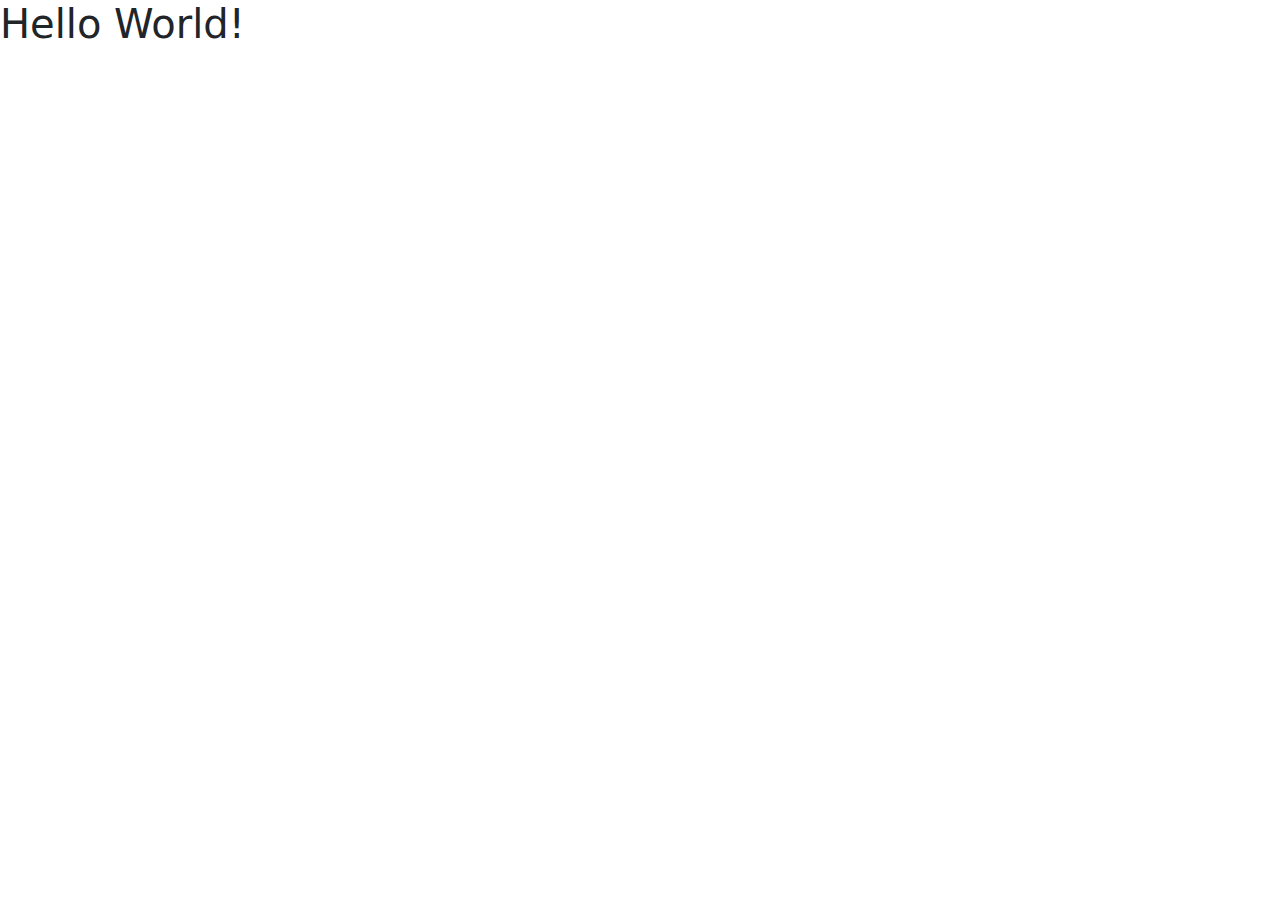
==== index.html @ 9585b13f "first commit" ====
<!DOCTYPE html>
<html lang="it">
  <head>
    <meta charset="UTF-8" />
    <meta name="viewport" content="width=device-width, initial-scale=1.0" />
    <title>Bootstrap Dashboard</title>

    <!-- Bootstrap -->
    <link
      rel="stylesheet"
      href="https://cdn.jsdelivr.net/npm/bootstrap@5.3.3/dist/css/bootstrap.min.css"
    />

    <!-- Font Awesome -->
    <link
      rel="stylesheet"
      href="https://cdnjs.cloudflare.com/ajax/libs/font-awesome/6.6.0/css/all.min.css"
      integrity="sha512-Kc323vGBEqzTmouAECnVceyQqyqdsSiqLQISBL29aUW4U/M7pSPA/gEUZQqv1cwx4OnYxTxve5UMg5GT6L4JJg=="
      crossorigin="anonymous"
      referrerpolicy="no-referrer"
    />

    <!-- Custom CSS -->
    <link rel="shortcut icon" href="./img/favicon.png" type="image/x-icon" />
    <link rel="stylesheet" href="./css/style.css" />
  </head>

  <body>
    <h1>Hello World!</h1>

    <!-- Bootstrap -->
    <script src="https://cdn.jsdelivr.net/npm/bootstrap@5.3.3/dist/js/bootstrap.bundle.min.js"></script>
  </body>
</html>
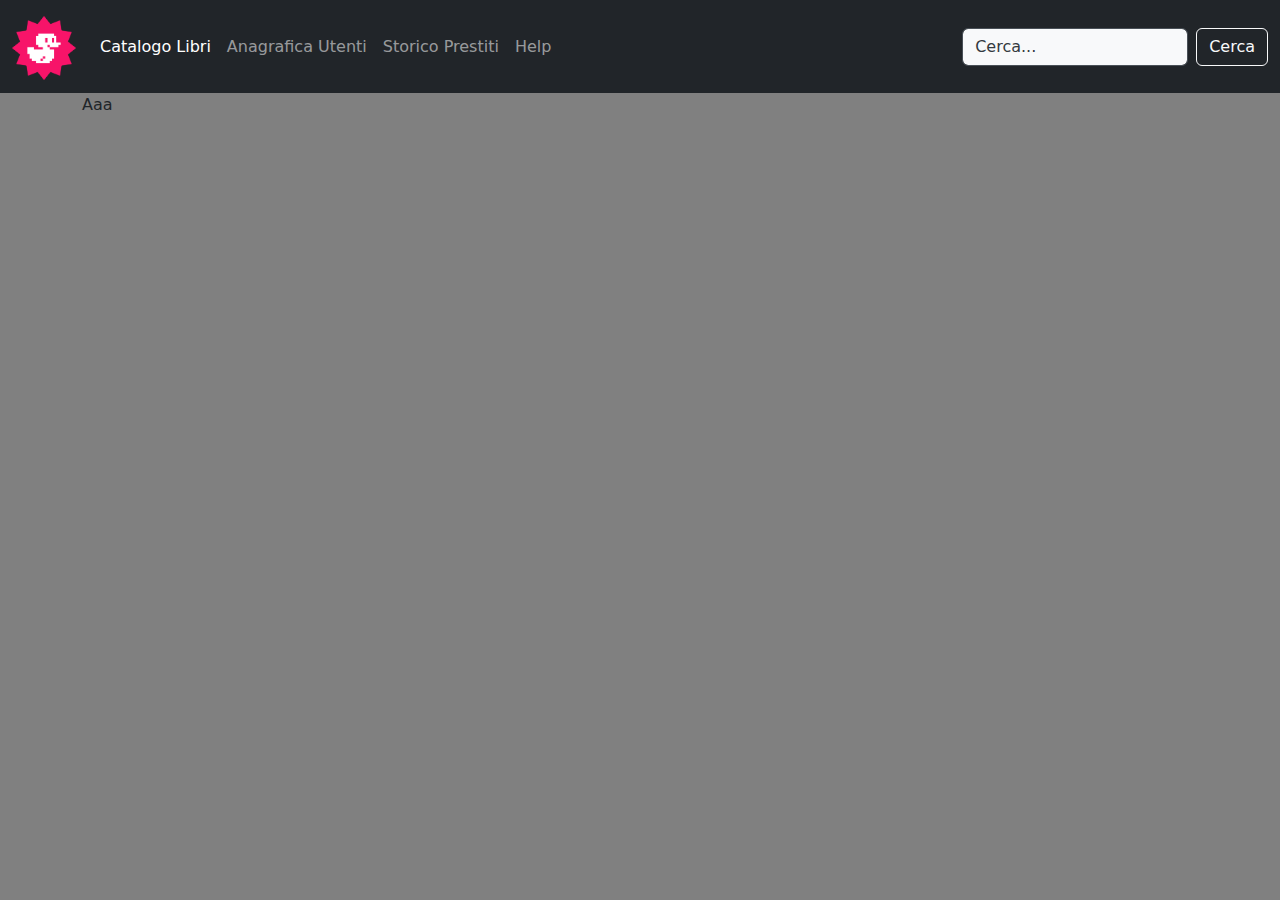
==== commit b5aa522d: "Feat → Navbar" ====
--- a/index.html
+++ b/index.html
@@ -23,10 +23,77 @@
     <!-- Custom CSS -->
     <link rel="shortcut icon" href="./img/favicon.png" type="image/x-icon" />
     <link rel="stylesheet" href="./css/style.css" />
+
+    <!-- Fast Debug Style -->
+    <style>
+      body {
+        background-color: grey !important;
+      }
+
+      /* ! Nav Rules */
+
+      .navbar-brand > img {
+        width: 4rem;
+        aspect-ratio: 1;
+      }
+
+      .navbar form input::placeholder {
+        color: var(--bs-light-bg-subtle) !important;
+      }
+    </style>
   </head>
 
   <body>
-    <h1>Hello World!</h1>
+    <header>
+      <nav class="navbar navbar-expand-lg bg-dark" data-bs-theme="dark">
+        <div class="container-fluid">
+          <a class="navbar-brand" href="#">
+            <img
+              src="./img/duck.png"
+              alt="Logo"
+              class="d-inline-block align-text-top"
+            />
+          </a>
+          <button
+            class="navbar-toggler"
+            type="button"
+            data-bs-toggle="collapse"
+            data-bs-target="#navbarSupportedContent"
+            aria-controls="navbarSupportedContent"
+            aria-expanded="false"
+            aria-label="Toggle navigation"
+          >
+            <span class="navbar-toggler-icon"></span>
+          </button>
+          <div
+            class="collapse navbar-collapse justify-content-between"
+            id="navbarSupportedContent"
+          >
+            <div class="navbar-nav">
+              <a class="nav-link active" aria-current="page" href="#"
+                >Catalogo Libri</a
+              >
+              <a class="nav-link" href="#">Anagrafica Utenti</a>
+              <a class="nav-link" href="#">Storico Prestiti</a>
+              <a class="nav-link" href="#">Help</a>
+            </div>
+            <form class="d-flex" role="search">
+              <input
+                class="form-control me-2 bg-light"
+                type="search"
+                placeholder="Cerca..."
+                aria-label="Search"
+              />
+              <button class="btn btn-outline-light" type="submit">Cerca</button>
+            </form>
+          </div>
+        </div>
+      </nav>
+    </header>
+
+    <main>
+      <div class="container">Aaa</div>
+    </main>
 
     <!-- Bootstrap -->
     <script src="https://cdn.jsdelivr.net/npm/bootstrap@5.3.3/dist/js/bootstrap.bundle.min.js"></script>
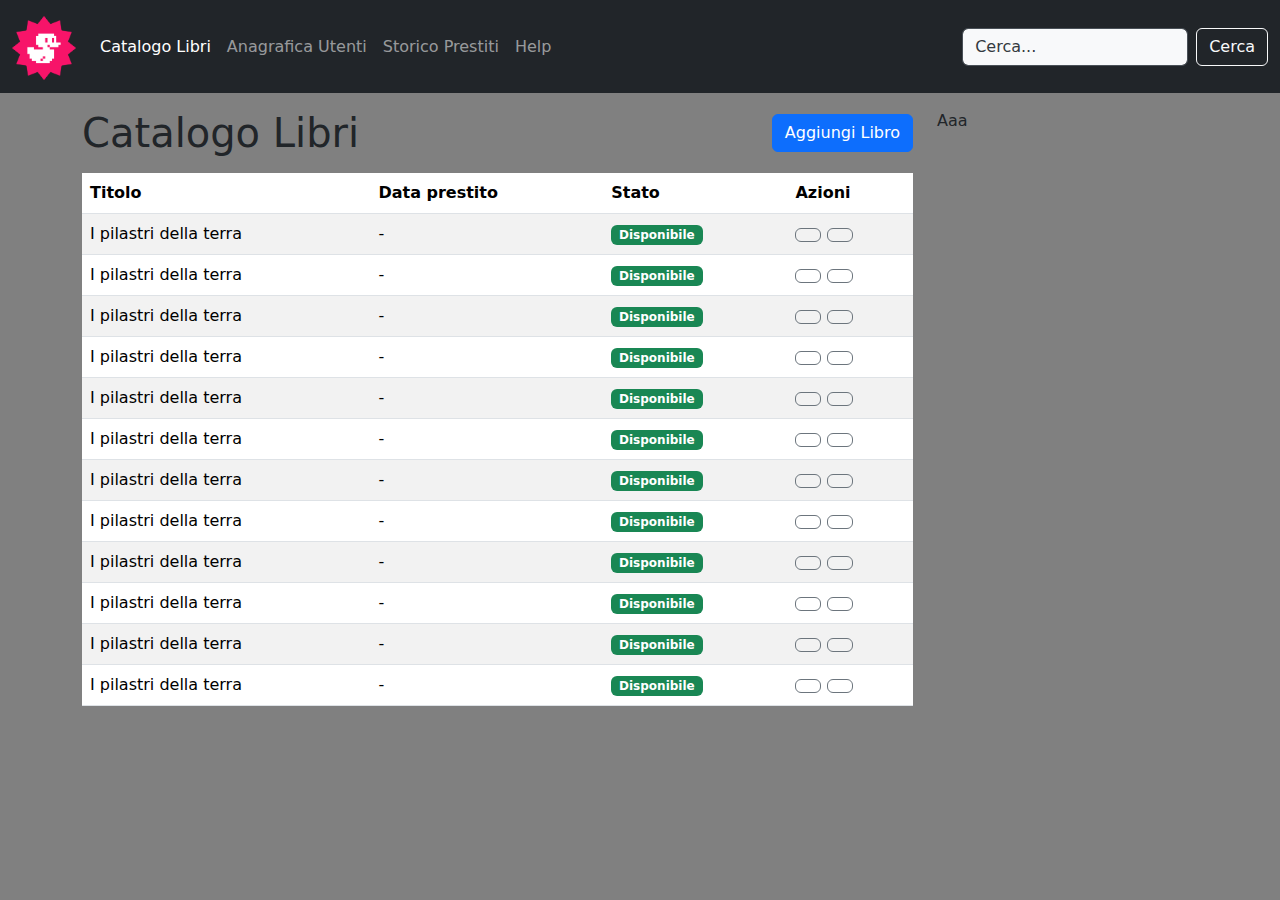
==== commit 397ecac7: "Feat → Table" ====
--- a/index.html
+++ b/index.html
@@ -31,7 +31,6 @@
       }
 
       /* ! Nav Rules */
-
       .navbar-brand > img {
         width: 4rem;
         aspect-ratio: 1;
@@ -92,7 +91,1426 @@
     </header>
 
     <main>
-      <div class="container">Aaa</div>
+      <div class="mt-3">
+        <div class="container">
+          <div class="row row-cols-1">
+            <div class="col-lg-9">
+              <section class="mb-3">
+                <div class="row">
+                  <div class="col">
+                    <div
+                      class="d-flex justify-content-between align-items-center"
+                    >
+                      <h1 class="d-inline-block mb-0">Catalogo Libri</h1>
+                      <button
+                        type="button"
+                        class="btn btn-primary d-inline-block"
+                      >
+                        Aggiungi Libro
+                      </button>
+                    </div>
+                  </div>
+                </div>
+              </section>
+              <table class="table table-striped">
+                <thead>
+                  <tr>
+                    <th scope="col">Titolo</th>
+                    <th scope="col" class="d-none d-md-table-cell">
+                      Data prestito
+                    </th>
+                    <th scope="col">Stato</th>
+                    <th scope="col">Azioni</th>
+                  </tr>
+                </thead>
+                <tbody>
+                  <tr>
+                    <td>I pilastri della terra</td>
+                    <td class="d-none d-md-table-cell">-</td>
+                    <td>
+                      <span class="badge text-bg-success">Disponibile</span>
+                    </td>
+                    <td>
+                      <!-- Edit Modal Button -->
+                      <button
+                        type="button"
+                        class="btn btn-outline-secondary text-secondary"
+                        data-bs-toggle="modal"
+                        data-bs-target="#editModal"
+                      >
+                        <i class="fa-solid fa-pencil"></i>
+                      </button>
+
+                      <!-- Delete Modal Button -->
+                      <button
+                        type="button"
+                        class="btn btn-outline-secondary text-secondary"
+                        data-bs-toggle="modal"
+                        data-bs-target="#deleteModal"
+                      >
+                        <i class="fa-solid fa-trash"></i>
+                      </button>
+
+                      <!-- Edit Modal -->
+                      <div
+                        class="modal fade"
+                        id="editModal"
+                        tabindex="-1"
+                        aria-labelledby="editModalLabel"
+                        aria-hidden="true"
+                      >
+                        <div class="modal-dialog modal-dialog-centered">
+                          <div class="modal-content">
+                            <div class="modal-header">
+                              <h1 class="modal-title fs-5" id="editModalLabel">
+                                Stai modificando: "I Pilastri della Terra"
+                              </h1>
+                              <button
+                                type="button"
+                                class="btn-close"
+                                data-bs-dismiss="modal"
+                                aria-label="Close"
+                              ></button>
+                            </div>
+                            <div class="modal-body">...</div>
+                            <div class="modal-footer">
+                              <button
+                                type="button"
+                                class="btn btn-secondary"
+                                data-bs-dismiss="modal"
+                              >
+                                Annulla
+                              </button>
+                              <button
+                                type="button"
+                                class="btn btn-primary"
+                                data-bs-dismiss="modal"
+                              >
+                                Modifica
+                              </button>
+                            </div>
+                          </div>
+                        </div>
+                      </div>
+
+                      <!-- Delete Modal -->
+                      <div
+                        class="modal fade"
+                        id="deleteModal"
+                        tabindex="-1"
+                        aria-labelledby="deleteModalLabel"
+                        aria-hidden="true"
+                      >
+                        <div class="modal-dialog modal-dialog-centered">
+                          <div class="modal-content">
+                            <div class="modal-header">
+                              <h1
+                                class="modal-title fs-5 text-danger"
+                                id="deleteModalLabel"
+                              >
+                                Stai Eliminando: "I Pilastri della Terra"
+                              </h1>
+                              <button
+                                type="button"
+                                class="btn-close"
+                                data-bs-dismiss="modal"
+                                aria-label="Close"
+                              ></button>
+                            </div>
+                            <div class="modal-body">...</div>
+                            <div class="modal-footer">
+                              <button
+                                type="button"
+                                class="btn btn-secondary"
+                                data-bs-dismiss="modal"
+                              >
+                                Annulla
+                              </button>
+                              <button
+                                type="button"
+                                class="btn btn-danger"
+                                data-bs-dismiss="modal"
+                              >
+                                Elimina
+                              </button>
+                            </div>
+                          </div>
+                        </div>
+                      </div>
+                    </td>
+                  </tr>
+                  <tr>
+                    <td>I pilastri della terra</td>
+                    <td class="d-none d-md-table-cell">-</td>
+                    <td>
+                      <span class="badge text-bg-success">Disponibile</span>
+                    </td>
+                    <td>
+                      <!-- Edit Modal Button -->
+                      <button
+                        type="button"
+                        class="btn btn-outline-secondary text-secondary"
+                        data-bs-toggle="modal"
+                        data-bs-target="#editModal"
+                      >
+                        <i class="fa-solid fa-pencil"></i>
+                      </button>
+
+                      <!-- Delete Modal Button -->
+                      <button
+                        type="button"
+                        class="btn btn-outline-secondary text-secondary"
+                        data-bs-toggle="modal"
+                        data-bs-target="#deleteModal"
+                      >
+                        <i class="fa-solid fa-trash"></i>
+                      </button>
+
+                      <!-- Edit Modal -->
+                      <div
+                        class="modal fade"
+                        id="editModal"
+                        tabindex="-1"
+                        aria-labelledby="editModalLabel"
+                        aria-hidden="true"
+                      >
+                        <div class="modal-dialog modal-dialog-centered">
+                          <div class="modal-content">
+                            <div class="modal-header">
+                              <h1 class="modal-title fs-5" id="editModalLabel">
+                                Stai modificando: "I Pilastri della Terra"
+                              </h1>
+                              <button
+                                type="button"
+                                class="btn-close"
+                                data-bs-dismiss="modal"
+                                aria-label="Close"
+                              ></button>
+                            </div>
+                            <div class="modal-body">...</div>
+                            <div class="modal-footer">
+                              <button
+                                type="button"
+                                class="btn btn-secondary"
+                                data-bs-dismiss="modal"
+                              >
+                                Annulla
+                              </button>
+                              <button
+                                type="button"
+                                class="btn btn-primary"
+                                data-bs-dismiss="modal"
+                              >
+                                Modifica
+                              </button>
+                            </div>
+                          </div>
+                        </div>
+                      </div>
+
+                      <!-- Delete Modal -->
+                      <div
+                        class="modal fade"
+                        id="deleteModal"
+                        tabindex="-1"
+                        aria-labelledby="deleteModalLabel"
+                        aria-hidden="true"
+                      >
+                        <div class="modal-dialog modal-dialog-centered">
+                          <div class="modal-content">
+                            <div class="modal-header">
+                              <h1
+                                class="modal-title fs-5 text-danger"
+                                id="deleteModalLabel"
+                              >
+                                Stai Eliminando: "I Pilastri della Terra"
+                              </h1>
+                              <button
+                                type="button"
+                                class="btn-close"
+                                data-bs-dismiss="modal"
+                                aria-label="Close"
+                              ></button>
+                            </div>
+                            <div class="modal-body">...</div>
+                            <div class="modal-footer">
+                              <button
+                                type="button"
+                                class="btn btn-secondary"
+                                data-bs-dismiss="modal"
+                              >
+                                Annulla
+                              </button>
+                              <button
+                                type="button"
+                                class="btn btn-danger"
+                                data-bs-dismiss="modal"
+                              >
+                                Elimina
+                              </button>
+                            </div>
+                          </div>
+                        </div>
+                      </div>
+                    </td>
+                  </tr>
+                  <tr>
+                    <td>I pilastri della terra</td>
+                    <td class="d-none d-md-table-cell">-</td>
+                    <td>
+                      <span class="badge text-bg-success">Disponibile</span>
+                    </td>
+                    <td>
+                      <!-- Edit Modal Button -->
+                      <button
+                        type="button"
+                        class="btn btn-outline-secondary text-secondary"
+                        data-bs-toggle="modal"
+                        data-bs-target="#editModal"
+                      >
+                        <i class="fa-solid fa-pencil"></i>
+                      </button>
+
+                      <!-- Delete Modal Button -->
+                      <button
+                        type="button"
+                        class="btn btn-outline-secondary text-secondary"
+                        data-bs-toggle="modal"
+                        data-bs-target="#deleteModal"
+                      >
+                        <i class="fa-solid fa-trash"></i>
+                      </button>
+
+                      <!-- Edit Modal -->
+                      <div
+                        class="modal fade"
+                        id="editModal"
+                        tabindex="-1"
+                        aria-labelledby="editModalLabel"
+                        aria-hidden="true"
+                      >
+                        <div class="modal-dialog modal-dialog-centered">
+                          <div class="modal-content">
+                            <div class="modal-header">
+                              <h1 class="modal-title fs-5" id="editModalLabel">
+                                Stai modificando: "I Pilastri della Terra"
+                              </h1>
+                              <button
+                                type="button"
+                                class="btn-close"
+                                data-bs-dismiss="modal"
+                                aria-label="Close"
+                              ></button>
+                            </div>
+                            <div class="modal-body">...</div>
+                            <div class="modal-footer">
+                              <button
+                                type="button"
+                                class="btn btn-secondary"
+                                data-bs-dismiss="modal"
+                              >
+                                Annulla
+                              </button>
+                              <button
+                                type="button"
+                                class="btn btn-primary"
+                                data-bs-dismiss="modal"
+                              >
+                                Modifica
+                              </button>
+                            </div>
+                          </div>
+                        </div>
+                      </div>
+
+                      <!-- Delete Modal -->
+                      <div
+                        class="modal fade"
+                        id="deleteModal"
+                        tabindex="-1"
+                        aria-labelledby="deleteModalLabel"
+                        aria-hidden="true"
+                      >
+                        <div class="modal-dialog modal-dialog-centered">
+                          <div class="modal-content">
+                            <div class="modal-header">
+                              <h1
+                                class="modal-title fs-5 text-danger"
+                                id="deleteModalLabel"
+                              >
+                                Stai Eliminando: "I Pilastri della Terra"
+                              </h1>
+                              <button
+                                type="button"
+                                class="btn-close"
+                                data-bs-dismiss="modal"
+                                aria-label="Close"
+                              ></button>
+                            </div>
+                            <div class="modal-body">...</div>
+                            <div class="modal-footer">
+                              <button
+                                type="button"
+                                class="btn btn-secondary"
+                                data-bs-dismiss="modal"
+                              >
+                                Annulla
+                              </button>
+                              <button
+                                type="button"
+                                class="btn btn-danger"
+                                data-bs-dismiss="modal"
+                              >
+                                Elimina
+                              </button>
+                            </div>
+                          </div>
+                        </div>
+                      </div>
+                    </td>
+                  </tr>
+                  <tr>
+                    <td>I pilastri della terra</td>
+                    <td class="d-none d-md-table-cell">-</td>
+                    <td>
+                      <span class="badge text-bg-success">Disponibile</span>
+                    </td>
+                    <td>
+                      <!-- Edit Modal Button -->
+                      <button
+                        type="button"
+                        class="btn btn-outline-secondary text-secondary"
+                        data-bs-toggle="modal"
+                        data-bs-target="#editModal"
+                      >
+                        <i class="fa-solid fa-pencil"></i>
+                      </button>
+
+                      <!-- Delete Modal Button -->
+                      <button
+                        type="button"
+                        class="btn btn-outline-secondary text-secondary"
+                        data-bs-toggle="modal"
+                        data-bs-target="#deleteModal"
+                      >
+                        <i class="fa-solid fa-trash"></i>
+                      </button>
+
+                      <!-- Edit Modal -->
+                      <div
+                        class="modal fade"
+                        id="editModal"
+                        tabindex="-1"
+                        aria-labelledby="editModalLabel"
+                        aria-hidden="true"
+                      >
+                        <div class="modal-dialog modal-dialog-centered">
+                          <div class="modal-content">
+                            <div class="modal-header">
+                              <h1 class="modal-title fs-5" id="editModalLabel">
+                                Stai modificando: "I Pilastri della Terra"
+                              </h1>
+                              <button
+                                type="button"
+                                class="btn-close"
+                                data-bs-dismiss="modal"
+                                aria-label="Close"
+                              ></button>
+                            </div>
+                            <div class="modal-body">...</div>
+                            <div class="modal-footer">
+                              <button
+                                type="button"
+                                class="btn btn-secondary"
+                                data-bs-dismiss="modal"
+                              >
+                                Annulla
+                              </button>
+                              <button
+                                type="button"
+                                class="btn btn-primary"
+                                data-bs-dismiss="modal"
+                              >
+                                Modifica
+                              </button>
+                            </div>
+                          </div>
+                        </div>
+                      </div>
+
+                      <!-- Delete Modal -->
+                      <div
+                        class="modal fade"
+                        id="deleteModal"
+                        tabindex="-1"
+                        aria-labelledby="deleteModalLabel"
+                        aria-hidden="true"
+                      >
+                        <div class="modal-dialog modal-dialog-centered">
+                          <div class="modal-content">
+                            <div class="modal-header">
+                              <h1
+                                class="modal-title fs-5 text-danger"
+                                id="deleteModalLabel"
+                              >
+                                Stai Eliminando: "I Pilastri della Terra"
+                              </h1>
+                              <button
+                                type="button"
+                                class="btn-close"
+                                data-bs-dismiss="modal"
+                                aria-label="Close"
+                              ></button>
+                            </div>
+                            <div class="modal-body">...</div>
+                            <div class="modal-footer">
+                              <button
+                                type="button"
+                                class="btn btn-secondary"
+                                data-bs-dismiss="modal"
+                              >
+                                Annulla
+                              </button>
+                              <button
+                                type="button"
+                                class="btn btn-danger"
+                                data-bs-dismiss="modal"
+                              >
+                                Elimina
+                              </button>
+                            </div>
+                          </div>
+                        </div>
+                      </div>
+                    </td>
+                  </tr>
+                  <tr>
+                    <td>I pilastri della terra</td>
+                    <td class="d-none d-md-table-cell">-</td>
+                    <td>
+                      <span class="badge text-bg-success">Disponibile</span>
+                    </td>
+                    <td>
+                      <!-- Edit Modal Button -->
+                      <button
+                        type="button"
+                        class="btn btn-outline-secondary text-secondary"
+                        data-bs-toggle="modal"
+                        data-bs-target="#editModal"
+                      >
+                        <i class="fa-solid fa-pencil"></i>
+                      </button>
+
+                      <!-- Delete Modal Button -->
+                      <button
+                        type="button"
+                        class="btn btn-outline-secondary text-secondary"
+                        data-bs-toggle="modal"
+                        data-bs-target="#deleteModal"
+                      >
+                        <i class="fa-solid fa-trash"></i>
+                      </button>
+
+                      <!-- Edit Modal -->
+                      <div
+                        class="modal fade"
+                        id="editModal"
+                        tabindex="-1"
+                        aria-labelledby="editModalLabel"
+                        aria-hidden="true"
+                      >
+                        <div class="modal-dialog modal-dialog-centered">
+                          <div class="modal-content">
+                            <div class="modal-header">
+                              <h1 class="modal-title fs-5" id="editModalLabel">
+                                Stai modificando: "I Pilastri della Terra"
+                              </h1>
+                              <button
+                                type="button"
+                                class="btn-close"
+                                data-bs-dismiss="modal"
+                                aria-label="Close"
+                              ></button>
+                            </div>
+                            <div class="modal-body">...</div>
+                            <div class="modal-footer">
+                              <button
+                                type="button"
+                                class="btn btn-secondary"
+                                data-bs-dismiss="modal"
+                              >
+                                Annulla
+                              </button>
+                              <button
+                                type="button"
+                                class="btn btn-primary"
+                                data-bs-dismiss="modal"
+                              >
+                                Modifica
+                              </button>
+                            </div>
+                          </div>
+                        </div>
+                      </div>
+
+                      <!-- Delete Modal -->
+                      <div
+                        class="modal fade"
+                        id="deleteModal"
+                        tabindex="-1"
+                        aria-labelledby="deleteModalLabel"
+                        aria-hidden="true"
+                      >
+                        <div class="modal-dialog modal-dialog-centered">
+                          <div class="modal-content">
+                            <div class="modal-header">
+                              <h1
+                                class="modal-title fs-5 text-danger"
+                                id="deleteModalLabel"
+                              >
+                                Stai Eliminando: "I Pilastri della Terra"
+                              </h1>
+                              <button
+                                type="button"
+                                class="btn-close"
+                                data-bs-dismiss="modal"
+                                aria-label="Close"
+                              ></button>
+                            </div>
+                            <div class="modal-body">...</div>
+                            <div class="modal-footer">
+                              <button
+                                type="button"
+                                class="btn btn-secondary"
+                                data-bs-dismiss="modal"
+                              >
+                                Annulla
+                              </button>
+                              <button
+                                type="button"
+                                class="btn btn-danger"
+                                data-bs-dismiss="modal"
+                              >
+                                Elimina
+                              </button>
+                            </div>
+                          </div>
+                        </div>
+                      </div>
+                    </td>
+                  </tr>
+                  <tr>
+                    <td>I pilastri della terra</td>
+                    <td class="d-none d-md-table-cell">-</td>
+                    <td>
+                      <span class="badge text-bg-success">Disponibile</span>
+                    </td>
+                    <td>
+                      <!-- Edit Modal Button -->
+                      <button
+                        type="button"
+                        class="btn btn-outline-secondary text-secondary"
+                        data-bs-toggle="modal"
+                        data-bs-target="#editModal"
+                      >
+                        <i class="fa-solid fa-pencil"></i>
+                      </button>
+
+                      <!-- Delete Modal Button -->
+                      <button
+                        type="button"
+                        class="btn btn-outline-secondary text-secondary"
+                        data-bs-toggle="modal"
+                        data-bs-target="#deleteModal"
+                      >
+                        <i class="fa-solid fa-trash"></i>
+                      </button>
+
+                      <!-- Edit Modal -->
+                      <div
+                        class="modal fade"
+                        id="editModal"
+                        tabindex="-1"
+                        aria-labelledby="editModalLabel"
+                        aria-hidden="true"
+                      >
+                        <div class="modal-dialog modal-dialog-centered">
+                          <div class="modal-content">
+                            <div class="modal-header">
+                              <h1 class="modal-title fs-5" id="editModalLabel">
+                                Stai modificando: "I Pilastri della Terra"
+                              </h1>
+                              <button
+                                type="button"
+                                class="btn-close"
+                                data-bs-dismiss="modal"
+                                aria-label="Close"
+                              ></button>
+                            </div>
+                            <div class="modal-body">...</div>
+                            <div class="modal-footer">
+                              <button
+                                type="button"
+                                class="btn btn-secondary"
+                                data-bs-dismiss="modal"
+                              >
+                                Annulla
+                              </button>
+                              <button
+                                type="button"
+                                class="btn btn-primary"
+                                data-bs-dismiss="modal"
+                              >
+                                Modifica
+                              </button>
+                            </div>
+                          </div>
+                        </div>
+                      </div>
+
+                      <!-- Delete Modal -->
+                      <div
+                        class="modal fade"
+                        id="deleteModal"
+                        tabindex="-1"
+                        aria-labelledby="deleteModalLabel"
+                        aria-hidden="true"
+                      >
+                        <div class="modal-dialog modal-dialog-centered">
+                          <div class="modal-content">
+                            <div class="modal-header">
+                              <h1
+                                class="modal-title fs-5 text-danger"
+                                id="deleteModalLabel"
+                              >
+                                Stai Eliminando: "I Pilastri della Terra"
+                              </h1>
+                              <button
+                                type="button"
+                                class="btn-close"
+                                data-bs-dismiss="modal"
+                                aria-label="Close"
+                              ></button>
+                            </div>
+                            <div class="modal-body">...</div>
+                            <div class="modal-footer">
+                              <button
+                                type="button"
+                                class="btn btn-secondary"
+                                data-bs-dismiss="modal"
+                              >
+                                Annulla
+                              </button>
+                              <button
+                                type="button"
+                                class="btn btn-danger"
+                                data-bs-dismiss="modal"
+                              >
+                                Elimina
+                              </button>
+                            </div>
+                          </div>
+                        </div>
+                      </div>
+                    </td>
+                  </tr>
+                  <tr>
+                    <td>I pilastri della terra</td>
+                    <td class="d-none d-md-table-cell">-</td>
+                    <td>
+                      <span class="badge text-bg-success">Disponibile</span>
+                    </td>
+                    <td>
+                      <!-- Edit Modal Button -->
+                      <button
+                        type="button"
+                        class="btn btn-outline-secondary text-secondary"
+                        data-bs-toggle="modal"
+                        data-bs-target="#editModal"
+                      >
+                        <i class="fa-solid fa-pencil"></i>
+                      </button>
+
+                      <!-- Delete Modal Button -->
+                      <button
+                        type="button"
+                        class="btn btn-outline-secondary text-secondary"
+                        data-bs-toggle="modal"
+                        data-bs-target="#deleteModal"
+                      >
+                        <i class="fa-solid fa-trash"></i>
+                      </button>
+
+                      <!-- Edit Modal -->
+                      <div
+                        class="modal fade"
+                        id="editModal"
+                        tabindex="-1"
+                        aria-labelledby="editModalLabel"
+                        aria-hidden="true"
+                      >
+                        <div class="modal-dialog modal-dialog-centered">
+                          <div class="modal-content">
+                            <div class="modal-header">
+                              <h1 class="modal-title fs-5" id="editModalLabel">
+                                Stai modificando: "I Pilastri della Terra"
+                              </h1>
+                              <button
+                                type="button"
+                                class="btn-close"
+                                data-bs-dismiss="modal"
+                                aria-label="Close"
+                              ></button>
+                            </div>
+                            <div class="modal-body">...</div>
+                            <div class="modal-footer">
+                              <button
+                                type="button"
+                                class="btn btn-secondary"
+                                data-bs-dismiss="modal"
+                              >
+                                Annulla
+                              </button>
+                              <button
+                                type="button"
+                                class="btn btn-primary"
+                                data-bs-dismiss="modal"
+                              >
+                                Modifica
+                              </button>
+                            </div>
+                          </div>
+                        </div>
+                      </div>
+
+                      <!-- Delete Modal -->
+                      <div
+                        class="modal fade"
+                        id="deleteModal"
+                        tabindex="-1"
+                        aria-labelledby="deleteModalLabel"
+                        aria-hidden="true"
+                      >
+                        <div class="modal-dialog modal-dialog-centered">
+                          <div class="modal-content">
+                            <div class="modal-header">
+                              <h1
+                                class="modal-title fs-5 text-danger"
+                                id="deleteModalLabel"
+                              >
+                                Stai Eliminando: "I Pilastri della Terra"
+                              </h1>
+                              <button
+                                type="button"
+                                class="btn-close"
+                                data-bs-dismiss="modal"
+                                aria-label="Close"
+                              ></button>
+                            </div>
+                            <div class="modal-body">...</div>
+                            <div class="modal-footer">
+                              <button
+                                type="button"
+                                class="btn btn-secondary"
+                                data-bs-dismiss="modal"
+                              >
+                                Annulla
+                              </button>
+                              <button
+                                type="button"
+                                class="btn btn-danger"
+                                data-bs-dismiss="modal"
+                              >
+                                Elimina
+                              </button>
+                            </div>
+                          </div>
+                        </div>
+                      </div>
+                    </td>
+                  </tr>
+                  <tr>
+                    <td>I pilastri della terra</td>
+                    <td class="d-none d-md-table-cell">-</td>
+                    <td>
+                      <span class="badge text-bg-success">Disponibile</span>
+                    </td>
+                    <td>
+                      <!-- Edit Modal Button -->
+                      <button
+                        type="button"
+                        class="btn btn-outline-secondary text-secondary"
+                        data-bs-toggle="modal"
+                        data-bs-target="#editModal"
+                      >
+                        <i class="fa-solid fa-pencil"></i>
+                      </button>
+
+                      <!-- Delete Modal Button -->
+                      <button
+                        type="button"
+                        class="btn btn-outline-secondary text-secondary"
+                        data-bs-toggle="modal"
+                        data-bs-target="#deleteModal"
+                      >
+                        <i class="fa-solid fa-trash"></i>
+                      </button>
+
+                      <!-- Edit Modal -->
+                      <div
+                        class="modal fade"
+                        id="editModal"
+                        tabindex="-1"
+                        aria-labelledby="editModalLabel"
+                        aria-hidden="true"
+                      >
+                        <div class="modal-dialog modal-dialog-centered">
+                          <div class="modal-content">
+                            <div class="modal-header">
+                              <h1 class="modal-title fs-5" id="editModalLabel">
+                                Stai modificando: "I Pilastri della Terra"
+                              </h1>
+                              <button
+                                type="button"
+                                class="btn-close"
+                                data-bs-dismiss="modal"
+                                aria-label="Close"
+                              ></button>
+                            </div>
+                            <div class="modal-body">...</div>
+                            <div class="modal-footer">
+                              <button
+                                type="button"
+                                class="btn btn-secondary"
+                                data-bs-dismiss="modal"
+                              >
+                                Annulla
+                              </button>
+                              <button
+                                type="button"
+                                class="btn btn-primary"
+                                data-bs-dismiss="modal"
+                              >
+                                Modifica
+                              </button>
+                            </div>
+                          </div>
+                        </div>
+                      </div>
+
+                      <!-- Delete Modal -->
+                      <div
+                        class="modal fade"
+                        id="deleteModal"
+                        tabindex="-1"
+                        aria-labelledby="deleteModalLabel"
+                        aria-hidden="true"
+                      >
+                        <div class="modal-dialog modal-dialog-centered">
+                          <div class="modal-content">
+                            <div class="modal-header">
+                              <h1
+                                class="modal-title fs-5 text-danger"
+                                id="deleteModalLabel"
+                              >
+                                Stai Eliminando: "I Pilastri della Terra"
+                              </h1>
+                              <button
+                                type="button"
+                                class="btn-close"
+                                data-bs-dismiss="modal"
+                                aria-label="Close"
+                              ></button>
+                            </div>
+                            <div class="modal-body">...</div>
+                            <div class="modal-footer">
+                              <button
+                                type="button"
+                                class="btn btn-secondary"
+                                data-bs-dismiss="modal"
+                              >
+                                Annulla
+                              </button>
+                              <button
+                                type="button"
+                                class="btn btn-danger"
+                                data-bs-dismiss="modal"
+                              >
+                                Elimina
+                              </button>
+                            </div>
+                          </div>
+                        </div>
+                      </div>
+                    </td>
+                  </tr>
+                  <tr>
+                    <td>I pilastri della terra</td>
+                    <td class="d-none d-md-table-cell">-</td>
+                    <td>
+                      <span class="badge text-bg-success">Disponibile</span>
+                    </td>
+                    <td>
+                      <!-- Edit Modal Button -->
+                      <button
+                        type="button"
+                        class="btn btn-outline-secondary text-secondary"
+                        data-bs-toggle="modal"
+                        data-bs-target="#editModal"
+                      >
+                        <i class="fa-solid fa-pencil"></i>
+                      </button>
+
+                      <!-- Delete Modal Button -->
+                      <button
+                        type="button"
+                        class="btn btn-outline-secondary text-secondary"
+                        data-bs-toggle="modal"
+                        data-bs-target="#deleteModal"
+                      >
+                        <i class="fa-solid fa-trash"></i>
+                      </button>
+
+                      <!-- Edit Modal -->
+                      <div
+                        class="modal fade"
+                        id="editModal"
+                        tabindex="-1"
+                        aria-labelledby="editModalLabel"
+                        aria-hidden="true"
+                      >
+                        <div class="modal-dialog modal-dialog-centered">
+                          <div class="modal-content">
+                            <div class="modal-header">
+                              <h1 class="modal-title fs-5" id="editModalLabel">
+                                Stai modificando: "I Pilastri della Terra"
+                              </h1>
+                              <button
+                                type="button"
+                                class="btn-close"
+                                data-bs-dismiss="modal"
+                                aria-label="Close"
+                              ></button>
+                            </div>
+                            <div class="modal-body">...</div>
+                            <div class="modal-footer">
+                              <button
+                                type="button"
+                                class="btn btn-secondary"
+                                data-bs-dismiss="modal"
+                              >
+                                Annulla
+                              </button>
+                              <button
+                                type="button"
+                                class="btn btn-primary"
+                                data-bs-dismiss="modal"
+                              >
+                                Modifica
+                              </button>
+                            </div>
+                          </div>
+                        </div>
+                      </div>
+
+                      <!-- Delete Modal -->
+                      <div
+                        class="modal fade"
+                        id="deleteModal"
+                        tabindex="-1"
+                        aria-labelledby="deleteModalLabel"
+                        aria-hidden="true"
+                      >
+                        <div class="modal-dialog modal-dialog-centered">
+                          <div class="modal-content">
+                            <div class="modal-header">
+                              <h1
+                                class="modal-title fs-5 text-danger"
+                                id="deleteModalLabel"
+                              >
+                                Stai Eliminando: "I Pilastri della Terra"
+                              </h1>
+                              <button
+                                type="button"
+                                class="btn-close"
+                                data-bs-dismiss="modal"
+                                aria-label="Close"
+                              ></button>
+                            </div>
+                            <div class="modal-body">...</div>
+                            <div class="modal-footer">
+                              <button
+                                type="button"
+                                class="btn btn-secondary"
+                                data-bs-dismiss="modal"
+                              >
+                                Annulla
+                              </button>
+                              <button
+                                type="button"
+                                class="btn btn-danger"
+                                data-bs-dismiss="modal"
+                              >
+                                Elimina
+                              </button>
+                            </div>
+                          </div>
+                        </div>
+                      </div>
+                    </td>
+                  </tr>
+                  <tr>
+                    <td>I pilastri della terra</td>
+                    <td class="d-none d-md-table-cell">-</td>
+                    <td>
+                      <span class="badge text-bg-success">Disponibile</span>
+                    </td>
+                    <td>
+                      <!-- Edit Modal Button -->
+                      <button
+                        type="button"
+                        class="btn btn-outline-secondary text-secondary"
+                        data-bs-toggle="modal"
+                        data-bs-target="#editModal"
+                      >
+                        <i class="fa-solid fa-pencil"></i>
+                      </button>
+
+                      <!-- Delete Modal Button -->
+                      <button
+                        type="button"
+                        class="btn btn-outline-secondary text-secondary"
+                        data-bs-toggle="modal"
+                        data-bs-target="#deleteModal"
+                      >
+                        <i class="fa-solid fa-trash"></i>
+                      </button>
+
+                      <!-- Edit Modal -->
+                      <div
+                        class="modal fade"
+                        id="editModal"
+                        tabindex="-1"
+                        aria-labelledby="editModalLabel"
+                        aria-hidden="true"
+                      >
+                        <div class="modal-dialog modal-dialog-centered">
+                          <div class="modal-content">
+                            <div class="modal-header">
+                              <h1 class="modal-title fs-5" id="editModalLabel">
+                                Stai modificando: "I Pilastri della Terra"
+                              </h1>
+                              <button
+                                type="button"
+                                class="btn-close"
+                                data-bs-dismiss="modal"
+                                aria-label="Close"
+                              ></button>
+                            </div>
+                            <div class="modal-body">...</div>
+                            <div class="modal-footer">
+                              <button
+                                type="button"
+                                class="btn btn-secondary"
+                                data-bs-dismiss="modal"
+                              >
+                                Annulla
+                              </button>
+                              <button
+                                type="button"
+                                class="btn btn-primary"
+                                data-bs-dismiss="modal"
+                              >
+                                Modifica
+                              </button>
+                            </div>
+                          </div>
+                        </div>
+                      </div>
+
+                      <!-- Delete Modal -->
+                      <div
+                        class="modal fade"
+                        id="deleteModal"
+                        tabindex="-1"
+                        aria-labelledby="deleteModalLabel"
+                        aria-hidden="true"
+                      >
+                        <div class="modal-dialog modal-dialog-centered">
+                          <div class="modal-content">
+                            <div class="modal-header">
+                              <h1
+                                class="modal-title fs-5 text-danger"
+                                id="deleteModalLabel"
+                              >
+                                Stai Eliminando: "I Pilastri della Terra"
+                              </h1>
+                              <button
+                                type="button"
+                                class="btn-close"
+                                data-bs-dismiss="modal"
+                                aria-label="Close"
+                              ></button>
+                            </div>
+                            <div class="modal-body">...</div>
+                            <div class="modal-footer">
+                              <button
+                                type="button"
+                                class="btn btn-secondary"
+                                data-bs-dismiss="modal"
+                              >
+                                Annulla
+                              </button>
+                              <button
+                                type="button"
+                                class="btn btn-danger"
+                                data-bs-dismiss="modal"
+                              >
+                                Elimina
+                              </button>
+                            </div>
+                          </div>
+                        </div>
+                      </div>
+                    </td>
+                  </tr>
+                  <tr>
+                    <td>I pilastri della terra</td>
+                    <td class="d-none d-md-table-cell">-</td>
+                    <td>
+                      <span class="badge text-bg-success">Disponibile</span>
+                    </td>
+                    <td>
+                      <!-- Edit Modal Button -->
+                      <button
+                        type="button"
+                        class="btn btn-outline-secondary text-secondary"
+                        data-bs-toggle="modal"
+                        data-bs-target="#editModal"
+                      >
+                        <i class="fa-solid fa-pencil"></i>
+                      </button>
+
+                      <!-- Delete Modal Button -->
+                      <button
+                        type="button"
+                        class="btn btn-outline-secondary text-secondary"
+                        data-bs-toggle="modal"
+                        data-bs-target="#deleteModal"
+                      >
+                        <i class="fa-solid fa-trash"></i>
+                      </button>
+
+                      <!-- Edit Modal -->
+                      <div
+                        class="modal fade"
+                        id="editModal"
+                        tabindex="-1"
+                        aria-labelledby="editModalLabel"
+                        aria-hidden="true"
+                      >
+                        <div class="modal-dialog modal-dialog-centered">
+                          <div class="modal-content">
+                            <div class="modal-header">
+                              <h1 class="modal-title fs-5" id="editModalLabel">
+                                Stai modificando: "I Pilastri della Terra"
+                              </h1>
+                              <button
+                                type="button"
+                                class="btn-close"
+                                data-bs-dismiss="modal"
+                                aria-label="Close"
+                              ></button>
+                            </div>
+                            <div class="modal-body">...</div>
+                            <div class="modal-footer">
+                              <button
+                                type="button"
+                                class="btn btn-secondary"
+                                data-bs-dismiss="modal"
+                              >
+                                Annulla
+                              </button>
+                              <button
+                                type="button"
+                                class="btn btn-primary"
+                                data-bs-dismiss="modal"
+                              >
+                                Modifica
+                              </button>
+                            </div>
+                          </div>
+                        </div>
+                      </div>
+
+                      <!-- Delete Modal -->
+                      <div
+                        class="modal fade"
+                        id="deleteModal"
+                        tabindex="-1"
+                        aria-labelledby="deleteModalLabel"
+                        aria-hidden="true"
+                      >
+                        <div class="modal-dialog modal-dialog-centered">
+                          <div class="modal-content">
+                            <div class="modal-header">
+                              <h1
+                                class="modal-title fs-5 text-danger"
+                                id="deleteModalLabel"
+                              >
+                                Stai Eliminando: "I Pilastri della Terra"
+                              </h1>
+                              <button
+                                type="button"
+                                class="btn-close"
+                                data-bs-dismiss="modal"
+                                aria-label="Close"
+                              ></button>
+                            </div>
+                            <div class="modal-body">...</div>
+                            <div class="modal-footer">
+                              <button
+                                type="button"
+                                class="btn btn-secondary"
+                                data-bs-dismiss="modal"
+                              >
+                                Annulla
+                              </button>
+                              <button
+                                type="button"
+                                class="btn btn-danger"
+                                data-bs-dismiss="modal"
+                              >
+                                Elimina
+                              </button>
+                            </div>
+                          </div>
+                        </div>
+                      </div>
+                    </td>
+                  </tr>
+                  <tr>
+                    <td>I pilastri della terra</td>
+                    <td class="d-none d-md-table-cell">-</td>
+                    <td>
+                      <span class="badge text-bg-success">Disponibile</span>
+                    </td>
+                    <td>
+                      <!-- Edit Modal Button -->
+                      <button
+                        type="button"
+                        class="btn btn-outline-secondary text-secondary"
+                        data-bs-toggle="modal"
+                        data-bs-target="#editModal"
+                      >
+                        <i class="fa-solid fa-pencil"></i>
+                      </button>
+
+                      <!-- Delete Modal Button -->
+                      <button
+                        type="button"
+                        class="btn btn-outline-secondary text-secondary"
+                        data-bs-toggle="modal"
+                        data-bs-target="#deleteModal"
+                      >
+                        <i class="fa-solid fa-trash"></i>
+                      </button>
+
+                      <!-- Edit Modal -->
+                      <div
+                        class="modal fade"
+                        id="editModal"
+                        tabindex="-1"
+                        aria-labelledby="editModalLabel"
+                        aria-hidden="true"
+                      >
+                        <div class="modal-dialog modal-dialog-centered">
+                          <div class="modal-content">
+                            <div class="modal-header">
+                              <h1 class="modal-title fs-5" id="editModalLabel">
+                                Stai modificando: "I Pilastri della Terra"
+                              </h1>
+                              <button
+                                type="button"
+                                class="btn-close"
+                                data-bs-dismiss="modal"
+                                aria-label="Close"
+                              ></button>
+                            </div>
+                            <div class="modal-body">...</div>
+                            <div class="modal-footer">
+                              <button
+                                type="button"
+                                class="btn btn-secondary"
+                                data-bs-dismiss="modal"
+                              >
+                                Annulla
+                              </button>
+                              <button
+                                type="button"
+                                class="btn btn-primary"
+                                data-bs-dismiss="modal"
+                              >
+                                Modifica
+                              </button>
+                            </div>
+                          </div>
+                        </div>
+                      </div>
+
+                      <!-- Delete Modal -->
+                      <div
+                        class="modal fade"
+                        id="deleteModal"
+                        tabindex="-1"
+                        aria-labelledby="deleteModalLabel"
+                        aria-hidden="true"
+                      >
+                        <div class="modal-dialog modal-dialog-centered">
+                          <div class="modal-content">
+                            <div class="modal-header">
+                              <h1
+                                class="modal-title fs-5 text-danger"
+                                id="deleteModalLabel"
+                              >
+                                Stai Eliminando: "I Pilastri della Terra"
+                              </h1>
+                              <button
+                                type="button"
+                                class="btn-close"
+                                data-bs-dismiss="modal"
+                                aria-label="Close"
+                              ></button>
+                            </div>
+                            <div class="modal-body">...</div>
+                            <div class="modal-footer">
+                              <button
+                                type="button"
+                                class="btn btn-secondary"
+                                data-bs-dismiss="modal"
+                              >
+                                Annulla
+                              </button>
+                              <button
+                                type="button"
+                                class="btn btn-danger"
+                                data-bs-dismiss="modal"
+                              >
+                                Elimina
+                              </button>
+                            </div>
+                          </div>
+                        </div>
+                      </div>
+                    </td>
+                  </tr>
+                </tbody>
+              </table>
+            </div>
+            <div class="col-lg-3">Aaa</div>
+          </div>
+        </div>
+      </div>
     </main>
 
     <!-- Bootstrap -->
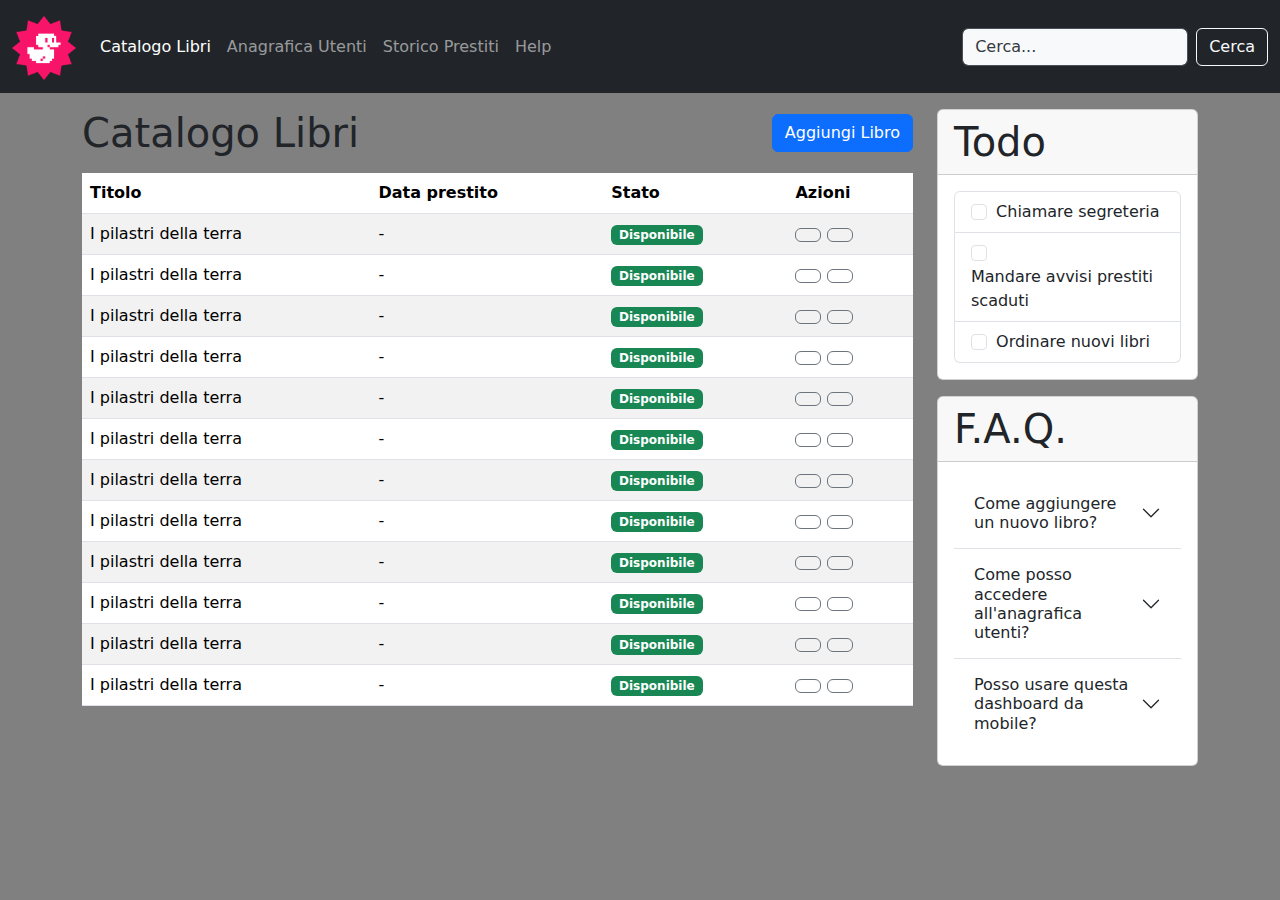
==== commit 67277435: "Feat → Todo + FAQ" ====
--- a/index.html
+++ b/index.html
@@ -91,10 +91,10 @@
     </header>
 
     <main>
-      <div class="mt-3">
+      <div class="my-3">
         <div class="container">
           <div class="row row-cols-1">
-            <div class="col-lg-9">
+            <div class="col col-lg-9">
               <section class="mb-3">
                 <div class="row">
                   <div class="col">
@@ -1507,7 +1507,132 @@
                 </tbody>
               </table>
             </div>
-            <div class="col-lg-3">Aaa</div>
+            <div class="col-lg-3">
+              <div class="row row-cols-1 gy-3">
+                <div class="col">
+                  <div class="card">
+                    <div class="card-header h1">Todo</div>
+                    <div class="card-body">
+                      <ul class="list-group">
+                        <li class="list-group-item">
+                          <input
+                            class="form-check-input me-1"
+                            type="checkbox"
+                            value=""
+                            id="firstCheckbox"
+                          />
+                          <label class="form-check-label" for="firstCheckbox"
+                            >Chiamare segreteria</label
+                          >
+                        </li>
+                        <li class="list-group-item">
+                          <input
+                            class="form-check-input me-1"
+                            type="checkbox"
+                            value=""
+                            id="secondCheckbox"
+                          />
+                          <label class="form-check-label" for="secondCheckbox"
+                            >Mandare avvisi prestiti scaduti</label
+                          >
+                        </li>
+                        <li class="list-group-item">
+                          <input
+                            class="form-check-input me-1"
+                            type="checkbox"
+                            value=""
+                            id="thirdCheckbox"
+                          />
+                          <label class="form-check-label" for="thirdCheckbox"
+                            >Ordinare nuovi libri</label
+                          >
+                        </li>
+                      </ul>
+                    </div>
+                  </div>
+                </div>
+                <div class="col">
+                  <div class="card">
+                    <div class="card-header h1">F.A.Q.</div>
+                    <div class="card-body">
+                      <div
+                        class="accordion accordion-flush"
+                        id="accordionFlushExample"
+                      >
+                        <div class="accordion-item">
+                          <h2 class="accordion-header">
+                            <button
+                              class="accordion-button collapsed"
+                              type="button"
+                              data-bs-toggle="collapse"
+                              data-bs-target="#flush-collapseOne"
+                              aria-expanded="false"
+                              aria-controls="flush-collapseOne"
+                            >
+                              Come aggiungere un nuovo libro?
+                            </button>
+                          </h2>
+                          <div
+                            id="flush-collapseOne"
+                            class="accordion-collapse collapse"
+                            data-bs-parent="#accordionFlushExample"
+                          >
+                            <div class="accordion-body">Bella domanda!</div>
+                          </div>
+                        </div>
+                        <div class="accordion-item">
+                          <h2 class="accordion-header">
+                            <button
+                              class="accordion-button collapsed"
+                              type="button"
+                              data-bs-toggle="collapse"
+                              data-bs-target="#flush-collapseTwo"
+                              aria-expanded="false"
+                              aria-controls="flush-collapseTwo"
+                            >
+                              Come posso accedere all'anagrafica utenti?
+                            </button>
+                          </h2>
+                          <div
+                            id="flush-collapseTwo"
+                            class="accordion-collapse collapse"
+                            data-bs-parent="#accordionFlushExample"
+                          >
+                            <div class="accordion-body">
+                              Non puoi. Il budget per la sua implementazione è
+                              stato speso per intero in birre e patatine.
+                            </div>
+                          </div>
+                        </div>
+                        <div class="accordion-item">
+                          <h2 class="accordion-header">
+                            <button
+                              class="accordion-button collapsed"
+                              type="button"
+                              data-bs-toggle="collapse"
+                              data-bs-target="#flush-collapseThree"
+                              aria-expanded="false"
+                              aria-controls="flush-collapseThree"
+                            >
+                              Posso usare questa dashboard da mobile?
+                            </button>
+                          </h2>
+                          <div
+                            id="flush-collapseThree"
+                            class="accordion-collapse collapse"
+                            data-bs-parent="#accordionFlushExample"
+                          >
+                            <div class="accordion-body">
+                              Teoricamente si, non ho verificato.
+                            </div>
+                          </div>
+                        </div>
+                      </div>
+                    </div>
+                  </div>
+                </div>
+              </div>
+            </div>
           </div>
         </div>
       </div>
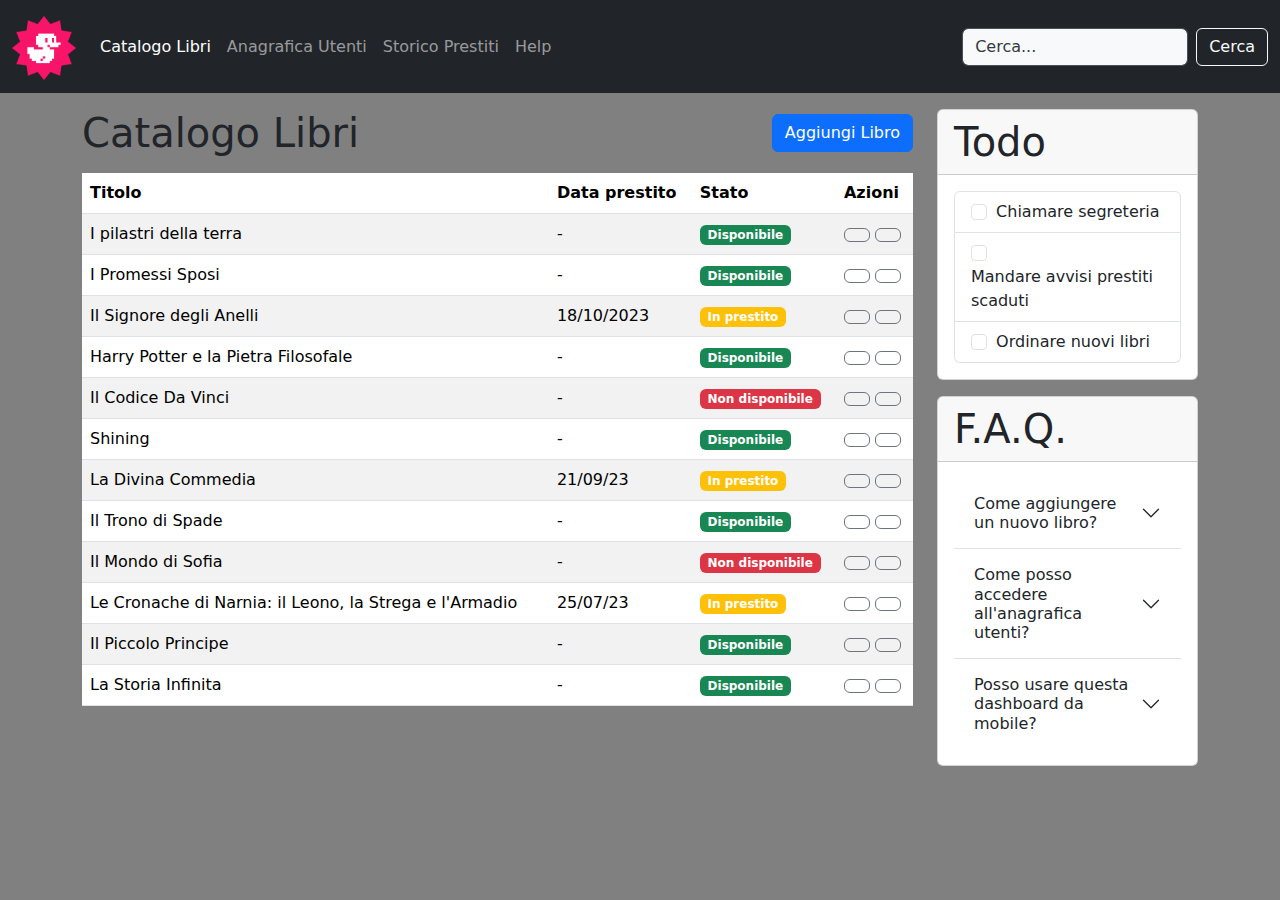
==== commit 268d5248: "Add → Table Content" ====
--- a/index.html
+++ b/index.html
@@ -240,7 +240,7 @@
                     </td>
                   </tr>
                   <tr>
-                    <td>I pilastri della terra</td>
+                    <td>I Promessi Sposi</td>
                     <td class="d-none d-md-table-cell">-</td>
                     <td>
                       <span class="badge text-bg-success">Disponibile</span>
@@ -278,7 +278,7 @@
                           <div class="modal-content">
                             <div class="modal-header">
                               <h1 class="modal-title fs-5" id="editModalLabel">
-                                Stai modificando: "I Pilastri della Terra"
+                                Stai modificando: "I Promessi Sposi"
                               </h1>
                               <button
                                 type="button"
@@ -323,7 +323,7 @@
                                 class="modal-title fs-5 text-danger"
                                 id="deleteModalLabel"
                               >
-                                Stai Eliminando: "I Pilastri della Terra"
+                                Stai Eliminando: "I Promessi Sposi"
                               </h1>
                               <button
                                 type="button"
@@ -355,10 +355,10 @@
                     </td>
                   </tr>
                   <tr>
-                    <td>I pilastri della terra</td>
-                    <td class="d-none d-md-table-cell">-</td>
-                    <td>
-                      <span class="badge text-bg-success">Disponibile</span>
+                    <td>Il Signore degli Anelli</td>
+                    <td class="d-none d-md-table-cell">18/10/2023</td>
+                    <td>
+                      <span class="badge bg-warning">In prestito</span>
                     </td>
                     <td>
                       <!-- Edit Modal Button -->
@@ -393,7 +393,7 @@
                           <div class="modal-content">
                             <div class="modal-header">
                               <h1 class="modal-title fs-5" id="editModalLabel">
-                                Stai modificando: "I Pilastri della Terra"
+                                Stai modificando: "Il Signore degli Anelli"
                               </h1>
                               <button
                                 type="button"
@@ -438,7 +438,7 @@
                                 class="modal-title fs-5 text-danger"
                                 id="deleteModalLabel"
                               >
-                                Stai Eliminando: "I Pilastri della Terra"
+                                Stai Eliminando: "Il Signore degli Anelli"
                               </h1>
                               <button
                                 type="button"
@@ -470,7 +470,7 @@
                     </td>
                   </tr>
                   <tr>
-                    <td>I pilastri della terra</td>
+                    <td>Harry Potter e la Pietra Filosofale</td>
                     <td class="d-none d-md-table-cell">-</td>
                     <td>
                       <span class="badge text-bg-success">Disponibile</span>
@@ -508,7 +508,8 @@
                           <div class="modal-content">
                             <div class="modal-header">
                               <h1 class="modal-title fs-5" id="editModalLabel">
-                                Stai modificando: "I Pilastri della Terra"
+                                Stai modificando: "Harry Potter e la Pietra
+                                Filosofale"
                               </h1>
                               <button
                                 type="button"
@@ -553,7 +554,8 @@
                                 class="modal-title fs-5 text-danger"
                                 id="deleteModalLabel"
                               >
-                                Stai Eliminando: "I Pilastri della Terra"
+                                Stai Eliminando: "Harry Potter e la Pietra
+                                Filosofale"
                               </h1>
                               <button
                                 type="button"
@@ -585,10 +587,10 @@
                     </td>
                   </tr>
                   <tr>
-                    <td>I pilastri della terra</td>
+                    <td>Il Codice Da Vinci</td>
                     <td class="d-none d-md-table-cell">-</td>
                     <td>
-                      <span class="badge text-bg-success">Disponibile</span>
+                      <span class="badge bg-danger">Non disponibile</span>
                     </td>
                     <td>
                       <!-- Edit Modal Button -->
@@ -623,7 +625,7 @@
                           <div class="modal-content">
                             <div class="modal-header">
                               <h1 class="modal-title fs-5" id="editModalLabel">
-                                Stai modificando: "I Pilastri della Terra"
+                                Stai modificando: "Il Codice Da Vinci"
                               </h1>
                               <button
                                 type="button"
@@ -668,7 +670,7 @@
                                 class="modal-title fs-5 text-danger"
                                 id="deleteModalLabel"
                               >
-                                Stai Eliminando: "I Pilastri della Terra"
+                                Stai Eliminando: "Il Codice Da Vinci"
                               </h1>
                               <button
                                 type="button"
@@ -700,7 +702,7 @@
                     </td>
                   </tr>
                   <tr>
-                    <td>I pilastri della terra</td>
+                    <td>Shining</td>
                     <td class="d-none d-md-table-cell">-</td>
                     <td>
                       <span class="badge text-bg-success">Disponibile</span>
@@ -738,7 +740,7 @@
                           <div class="modal-content">
                             <div class="modal-header">
                               <h1 class="modal-title fs-5" id="editModalLabel">
-                                Stai modificando: "I Pilastri della Terra"
+                                Stai modificando: "Shining"
                               </h1>
                               <button
                                 type="button"
@@ -783,7 +785,7 @@
                                 class="modal-title fs-5 text-danger"
                                 id="deleteModalLabel"
                               >
-                                Stai Eliminando: "I Pilastri della Terra"
+                                Stai Eliminando: "Shining"
                               </h1>
                               <button
                                 type="button"
@@ -815,10 +817,10 @@
                     </td>
                   </tr>
                   <tr>
-                    <td>I pilastri della terra</td>
-                    <td class="d-none d-md-table-cell">-</td>
-                    <td>
-                      <span class="badge text-bg-success">Disponibile</span>
+                    <td>La Divina Commedia</td>
+                    <td class="d-none d-md-table-cell">21/09/23</td>
+                    <td>
+                      <span class="badge bg-warning">In prestito</span>
                     </td>
                     <td>
                       <!-- Edit Modal Button -->
@@ -853,7 +855,7 @@
                           <div class="modal-content">
                             <div class="modal-header">
                               <h1 class="modal-title fs-5" id="editModalLabel">
-                                Stai modificando: "I Pilastri della Terra"
+                                Stai modificando: "La Divina Commedia"
                               </h1>
                               <button
                                 type="button"
@@ -898,7 +900,7 @@
                                 class="modal-title fs-5 text-danger"
                                 id="deleteModalLabel"
                               >
-                                Stai Eliminando: "I Pilastri della Terra"
+                                Stai Eliminando: "La Divina Commedia"
                               </h1>
                               <button
                                 type="button"
@@ -930,7 +932,7 @@
                     </td>
                   </tr>
                   <tr>
-                    <td>I pilastri della terra</td>
+                    <td>Il Trono di Spade</td>
                     <td class="d-none d-md-table-cell">-</td>
                     <td>
                       <span class="badge text-bg-success">Disponibile</span>
@@ -968,7 +970,7 @@
                           <div class="modal-content">
                             <div class="modal-header">
                               <h1 class="modal-title fs-5" id="editModalLabel">
-                                Stai modificando: "I Pilastri della Terra"
+                                Stai modificando: "Il Trono di Spade"
                               </h1>
                               <button
                                 type="button"
@@ -1013,7 +1015,7 @@
                                 class="modal-title fs-5 text-danger"
                                 id="deleteModalLabel"
                               >
-                                Stai Eliminando: "I Pilastri della Terra"
+                                Stai Eliminando: "Il Trono di Spade"
                               </h1>
                               <button
                                 type="button"
@@ -1045,10 +1047,10 @@
                     </td>
                   </tr>
                   <tr>
-                    <td>I pilastri della terra</td>
+                    <td>Il Mondo di Sofia</td>
                     <td class="d-none d-md-table-cell">-</td>
                     <td>
-                      <span class="badge text-bg-success">Disponibile</span>
+                      <span class="badge bg-danger">Non disponibile</span>
                     </td>
                     <td>
                       <!-- Edit Modal Button -->
@@ -1083,7 +1085,7 @@
                           <div class="modal-content">
                             <div class="modal-header">
                               <h1 class="modal-title fs-5" id="editModalLabel">
-                                Stai modificando: "I Pilastri della Terra"
+                                Stai modificando: "Il Mondo di Sofia"
                               </h1>
                               <button
                                 type="button"
@@ -1128,7 +1130,7 @@
                                 class="modal-title fs-5 text-danger"
                                 id="deleteModalLabel"
                               >
-                                Stai Eliminando: "I Pilastri della Terra"
+                                Stai Eliminando: "Il Mondo di Sofia"
                               </h1>
                               <button
                                 type="button"
@@ -1160,10 +1162,12 @@
                     </td>
                   </tr>
                   <tr>
-                    <td>I pilastri della terra</td>
-                    <td class="d-none d-md-table-cell">-</td>
-                    <td>
-                      <span class="badge text-bg-success">Disponibile</span>
+                    <td>
+                      Le Cronache di Narnia: il Leono, la Strega e l'Armadio
+                    </td>
+                    <td class="d-none d-md-table-cell">25/07/23</td>
+                    <td>
+                      <span class="badge bg-warning">In prestito</span>
                     </td>
                     <td>
                       <!-- Edit Modal Button -->
@@ -1198,7 +1202,8 @@
                           <div class="modal-content">
                             <div class="modal-header">
                               <h1 class="modal-title fs-5" id="editModalLabel">
-                                Stai modificando: "I Pilastri della Terra"
+                                Stai modificando: "Le Cronache di Narnia: il
+                                Leono, la Strega e l'Armadio"
                               </h1>
                               <button
                                 type="button"
@@ -1243,7 +1248,8 @@
                                 class="modal-title fs-5 text-danger"
                                 id="deleteModalLabel"
                               >
-                                Stai Eliminando: "I Pilastri della Terra"
+                                Stai Eliminando: "Le Cronache di Narnia: il
+                                Leono, la Strega e l'Armadio"
                               </h1>
                               <button
                                 type="button"
@@ -1275,7 +1281,7 @@
                     </td>
                   </tr>
                   <tr>
-                    <td>I pilastri della terra</td>
+                    <td>Il Piccolo Principe</td>
                     <td class="d-none d-md-table-cell">-</td>
                     <td>
                       <span class="badge text-bg-success">Disponibile</span>
@@ -1313,7 +1319,7 @@
                           <div class="modal-content">
                             <div class="modal-header">
                               <h1 class="modal-title fs-5" id="editModalLabel">
-                                Stai modificando: "I Pilastri della Terra"
+                                Stai modificando: "Il Piccolo Principe"
                               </h1>
                               <button
                                 type="button"
@@ -1358,7 +1364,7 @@
                                 class="modal-title fs-5 text-danger"
                                 id="deleteModalLabel"
                               >
-                                Stai Eliminando: "I Pilastri della Terra"
+                                Stai Eliminando: "Il Piccolo Principe"
                               </h1>
                               <button
                                 type="button"
@@ -1390,7 +1396,7 @@
                     </td>
                   </tr>
                   <tr>
-                    <td>I pilastri della terra</td>
+                    <td>La Storia Infinita</td>
                     <td class="d-none d-md-table-cell">-</td>
                     <td>
                       <span class="badge text-bg-success">Disponibile</span>
@@ -1428,7 +1434,7 @@
                           <div class="modal-content">
                             <div class="modal-header">
                               <h1 class="modal-title fs-5" id="editModalLabel">
-                                Stai modificando: "I Pilastri della Terra"
+                                Stai modificando: "La Storia Infinita"
                               </h1>
                               <button
                                 type="button"
@@ -1473,7 +1479,7 @@
                                 class="modal-title fs-5 text-danger"
                                 id="deleteModalLabel"
                               >
-                                Stai Eliminando: "I Pilastri della Terra"
+                                Stai Eliminando: "La Storia Infinita"
                               </h1>
                               <button
                                 type="button"
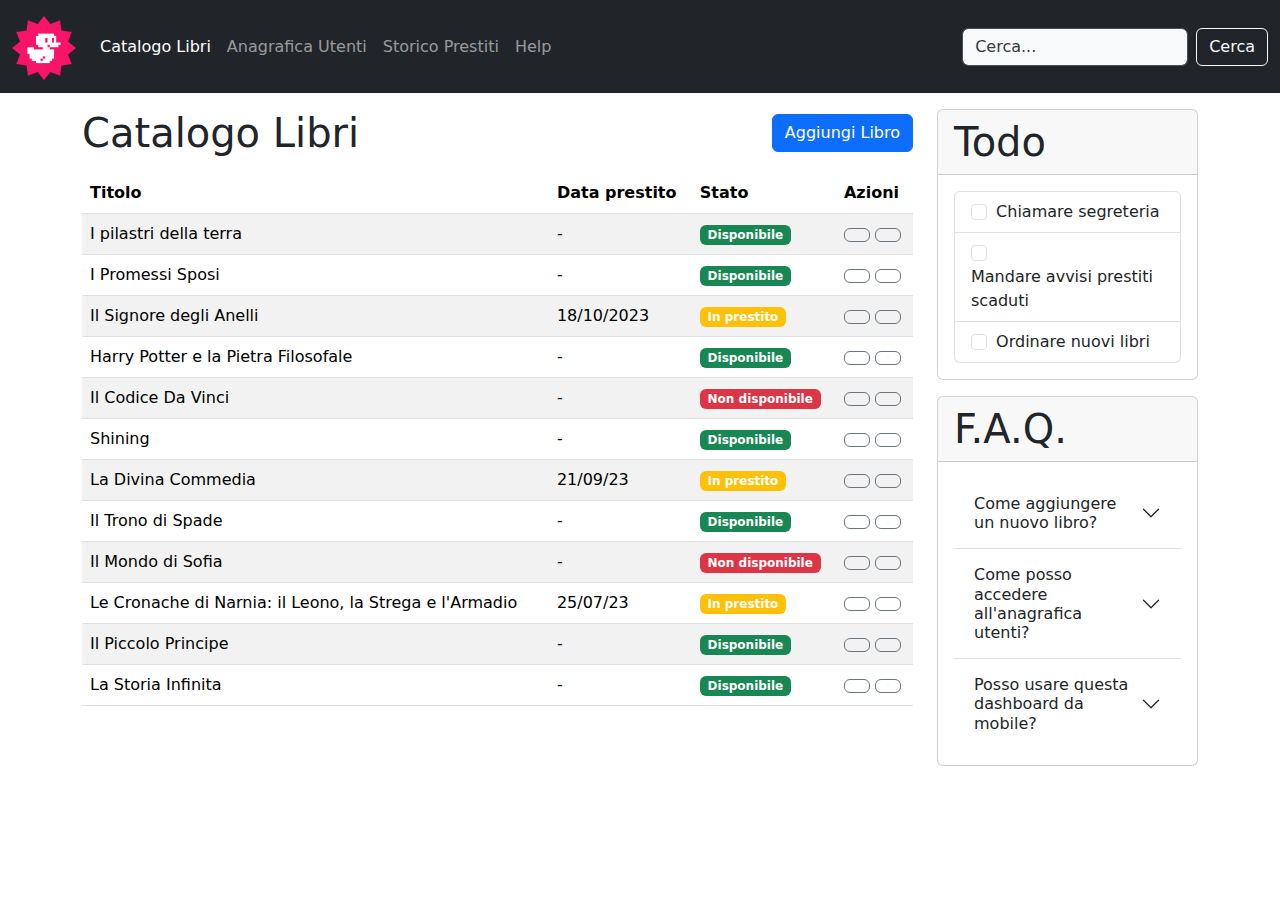
==== commit 9e3ed878: "Refactor → Moved Style" ====
--- a/index.html
+++ b/index.html
@@ -23,24 +23,9 @@
     <!-- Custom CSS -->
     <link rel="shortcut icon" href="./img/favicon.png" type="image/x-icon" />
     <link rel="stylesheet" href="./css/style.css" />
-
-    <!-- Fast Debug Style -->
-    <style>
-      body {
-        background-color: grey !important;
-      }
-
-      /* ! Nav Rules */
-      .navbar-brand > img {
-        width: 4rem;
-        aspect-ratio: 1;
-      }
-
-      .navbar form input::placeholder {
-        color: var(--bs-light-bg-subtle) !important;
-      }
-    </style>
   </head>
+
+  <!-- ! TODO: Modal Alignment - Elements Size - Change badges "text-bg-success" into "bg-success"-->
 
   <body>
     <header>
--- a/css/style.css
+++ b/css/style.css
@@ -0,0 +1,9 @@
+/* ! Nav Rules */
+.navbar-brand > img {
+  width: 4rem;
+  aspect-ratio: 1;
+}
+
+.navbar form input::placeholder {
+  color: var(--bs-light-bg-subtle) !important;
+}
